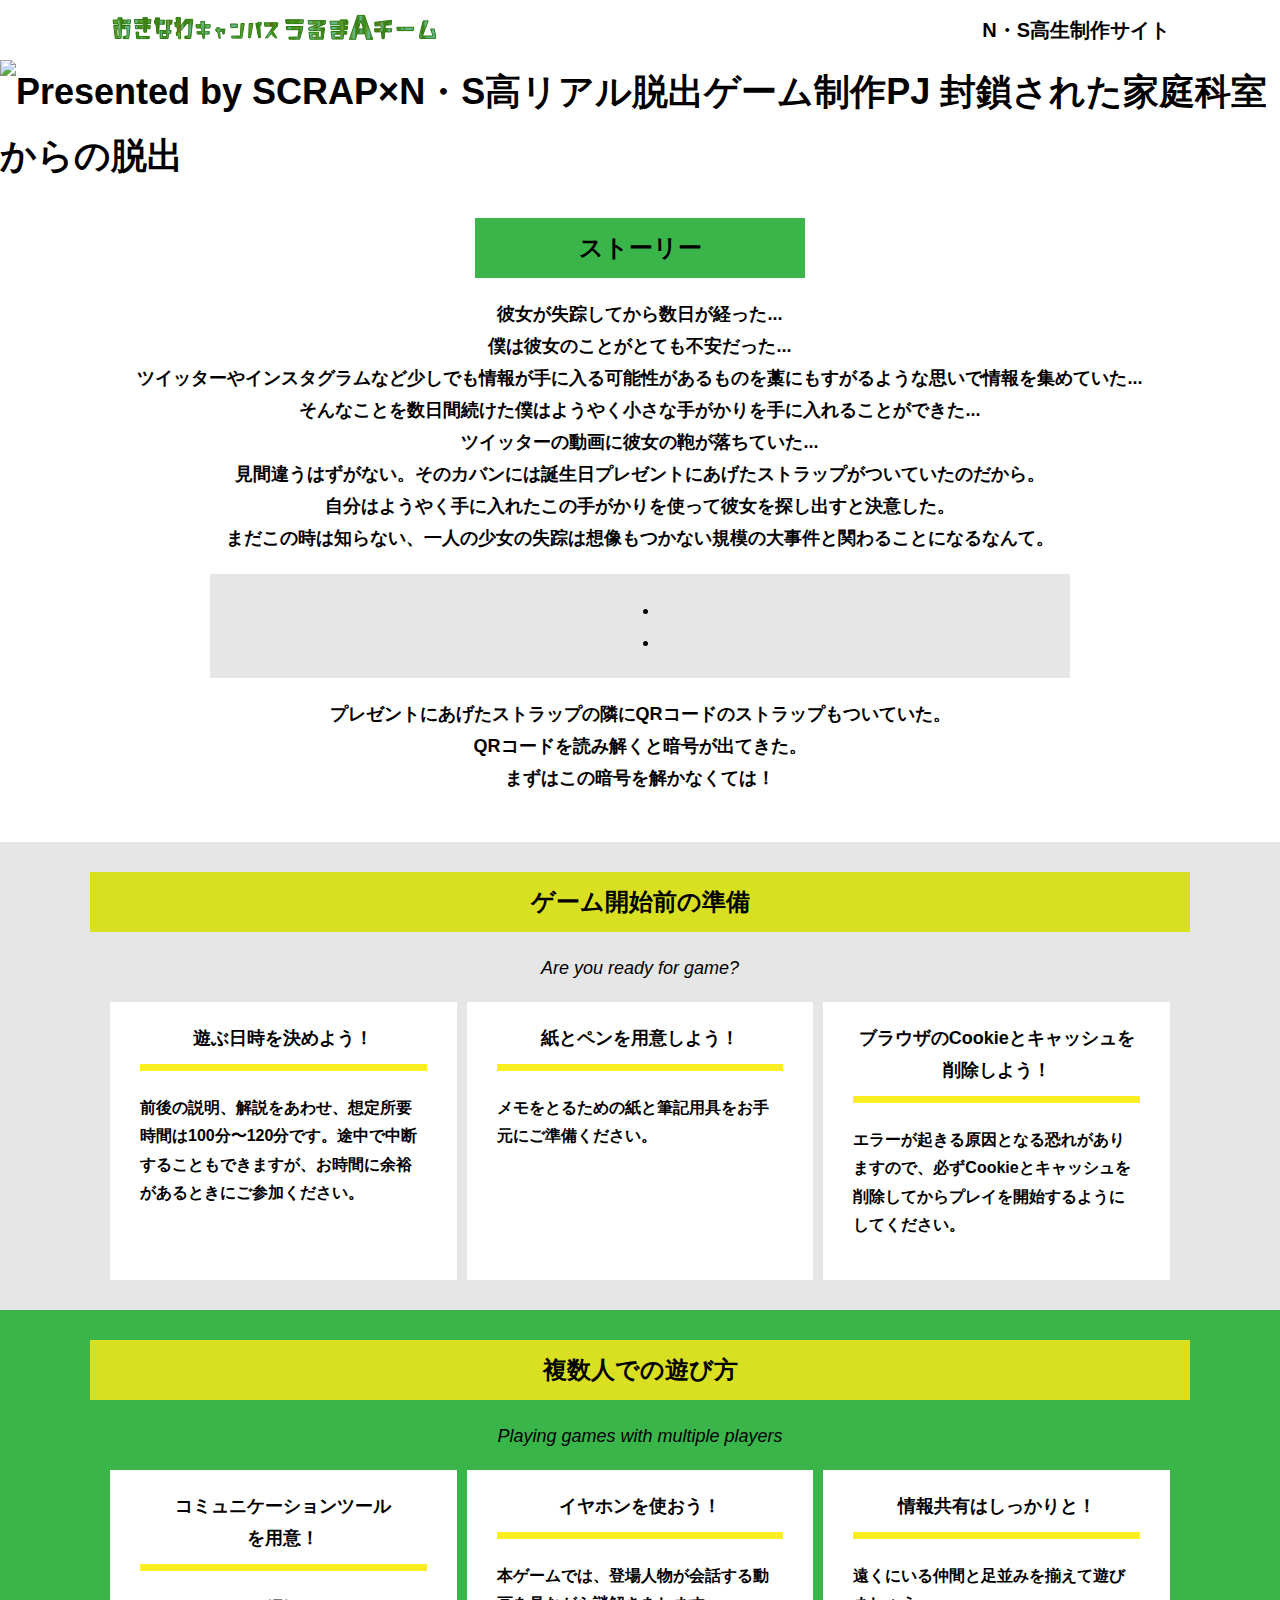
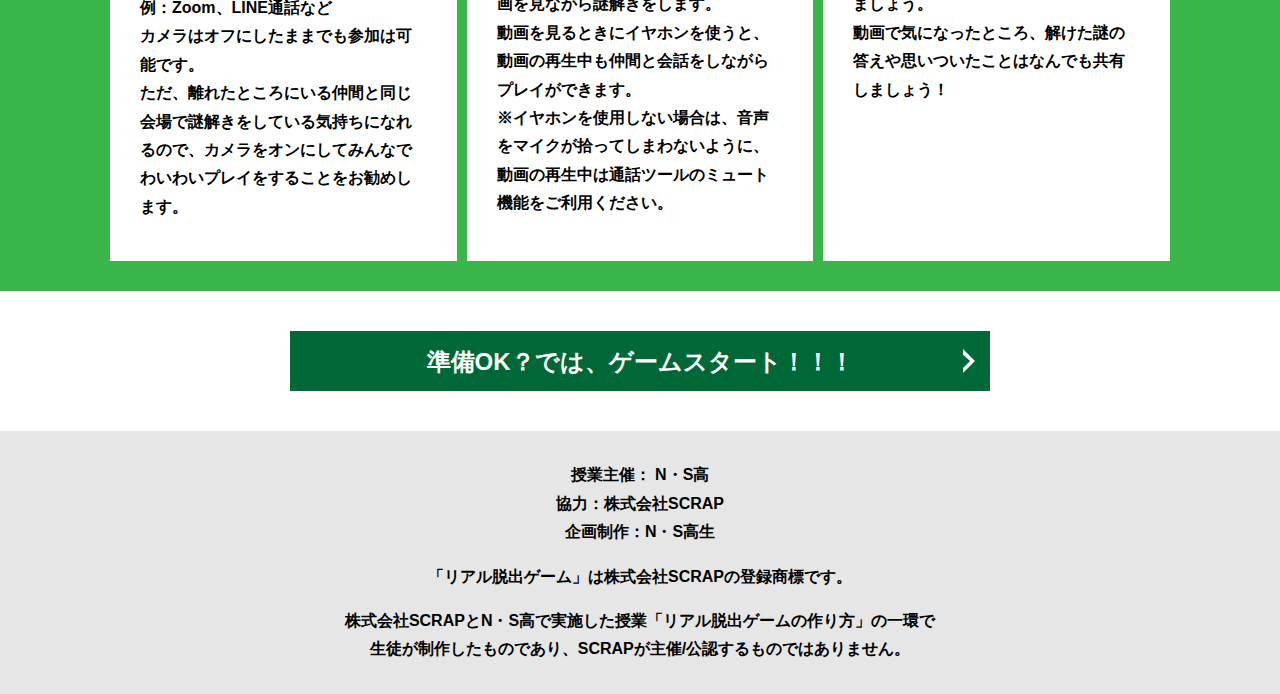
==== index.html @ 854e8850 "Update index.html" ====
<!DOCTYPE html>
<html lang="ja">
<head>
  <meta charset="UTF-8">
  <meta http-equiv="X-UA-Compatible" content="IE=edge">
  <meta name="viewport" content="width=device-width, initial-scale=1.0">
  <title>秘密結社から彼女を救出せよ！ │ Project N</title>
  <link rel="stylesheet" href="assets/css/normalize.css">
  <link rel="stylesheet" href="assets/css/style.css">
</head>
<body>
  <svg width="0" height="0" class="hidden">
    <symbol xmlns="http://www.w3.org/2000/svg" viewBox="0 0 12.47 24.94" id="arrow" class="arrow_svg">
      <title>arrow</title>
      <polygon points="0 24.94 0 19.66 7.35 12.47 0 5.92 0 0 12.47 12.47 0 24.94"/>
    </symbol>
  </svg>
  <header class="header">
    <div class="container">
      <div class="header__logo"><img src="assets/images/logo.svg" alt="チームロゴ"></div>
      <div class="header__name">N・S高生制作サイト</div>
    </div>
  </header>
  <main class="main index-page">
    <!-- タイトルエリア　ここから -->
    <h1 class="main-title"><img src="top image 2.jpg" alt="Presented by SCRAP×N・S高リアル脱出ゲーム制作PJ 封鎖された家庭科室からの脱出"></h1>
    <!-- タイトルエリア　ここまで -->
    <section class="section section--story">
      <div class="container">
        <h2 class="section-title section-title--keycolor section-title--story">ストーリー</h2>
        <div class="story">
          <p class="text-center">彼女が失踪してから数日が経った...<br>
            僕は彼女のことがとても不安だった...<br>
            ツイッターやインスタグラムなど少しでも情報が手に入る可能性があるものを藁にもすがるような思いで情報を集めていた...<br>
            そんなことを数日間続けた僕はようやく小さな手がかりを手に入れることができた...<br>
            ツイッターの動画に彼女の鞄が落ちていた...<br>
            見間違うはずがない。そのカバンには誕生日プレゼントにあげたストラップがついていたのだから。<br>
            自分はようやく手に入れたこの手がかりを使って彼女を探し出すと決意した。<br>
            まだこの時は知らない、一人の少女の失踪は想像もつかない規模の大事件と関わることになるなんて。</p>
          <div class="story__note__outer bg-color--gray">
            <ul class="story__note">
              <li></li>
              <li></li>
            </ul>
          </div>
          <p class="text-center">プレゼントにあげたストラップの隣にQRコードのストラップもついていた。<br>
            QRコードを読み解くと暗号が出てきた。<br>
            まずはこの暗号を解かなくては！</p>
        </div>
      </div>
    </section>
    <section class="section bg-color--gray">
      <div class="container">
        <h2 class="section-title">ゲーム開始前の準備</h2>
        <p class="font-eng text-center">Are you ready for game?</p>
        <!--
          class名"row"内のclass名"column"が横並びになります。
          改行する場合は以下のように追加してください。
          <div class="row">
            <div class="column">
              ～ 内容 ～
            </div>
          </div>
        -->
        <div class="row">
          <div class="column">
            <div class="card">
              <h3 class="card__title">遊ぶ日時を決めよう！</h3>
              <p class="card__content">前後の説明、解説をあわせ、想定所要時間は100分〜120分です。途中で中断することもできますが、お時間に余裕があるときにご参加ください。</p>
            </div>
          </div>
          <div class="column">
            <div class="card">
              <h3 class="card__title">紙とペンを用意しよう！</h3>
              <p class="card__content">メモをとるための紙と筆記用具をお手元にご準備ください。</p>
            </div>
          </div>
          <div class="column">
            <div class="card">
              <h3 class="card__title">ブラウザのCookieとキャッシュを<br>削除しよう！</h3>
              <p class="card__content">エラーが起きる原因となる恐れがありますので、必ずCookieとキャッシュを削除してからプレイを開始するようにしてください。</p>
            </div>
          </div>
        </div>
      </div>
    </section>
    <section class="section bg-color--keycolor">
      <div class="container">
        <h2 class="section-title">複数人での遊び方</h2>
        <p class="font-eng text-center">Playing games with multiple players</p>
        <div class="row">
          <div class="column">
            <div class="card">
              <h3 class="card__title">コミュニケーションツール<br>を用意！</h3>
              <p class="card__content">例：Zoom、LINE通話など<br>
                カメラはオフにしたままでも参加は可能です。<br>
                ただ、離れたところにいる仲間と同じ会場で謎解きをしている気持ちになれるので、カメラをオンにしてみんなでわいわいプレイをすることをお勧めします。</p>
            </div>
          </div>
          <div class="column">
            <div class="card">
              <h3 class="card__title">イヤホンを使おう！</h3>
              <p class="card__content">本ゲームでは、登場人物が会話する動画を見ながら謎解きをします。<br>
                動画を見るときにイヤホンを使うと、動画の再生中も仲間と会話をしながらプレイができます。<br>
                ※イヤホンを使用しない場合は、音声をマイクが拾ってしまわないように、動画の再生中は通話ツールのミュート機能をご利用ください。</p>
            </div>
          </div>
          <div class="column">
            <div class="card">
              <h3 class="card__title">情報共有はしっかりと！</h3>
              <p class="card__content">遠くにいる仲間と足並みを揃えて遊びましょう。<br>
                動画で気になったところ、解けた謎の答えや思いついたことはなんでも共有しましょう！</p>
            </div>
          </div>
        </div>
      </div>
    </section>
    <section class="section">
      <div class="container">
        <a class="btn" href="main.html">準備OK？では、ゲームスタート！！！<svg class="btn__arrow"><use xlink:href="#arrow"></use></svg></a>
      </div>
    </section>
  </main>
  <footer class="footer section bg-color--gray">
    <div class="container">
      <p class="text-center">授業主催： N・S高<br>協力：株式会社SCRAP<br>企画制作：N・S高生</p>
      <p class="text-center">「リアル脱出ゲーム」は株式会社SCRAPの登録商標です。</p>
      <p class="text-center">株式会社SCRAPとN・S高で実施した授業「リアル脱出ゲームの作り方」の一環で<br>生徒が制作したものであり、SCRAPが主催/公認するものではありません。</p>
    </div>
  </footer>
</body>
</html>
---- assets/css/style.css ----
@charset "UTF-8";
/****************************
 * 共通CSSのテンプレートです。
*****************************/
*,
*::before,
*::after {
  -webkit-box-sizing: border-box;
          box-sizing: border-box;
}

html {
  font-size: 18px;
  -webkit-box-sizing: border-box;
          box-sizing: border-box;
}

body {
  overflow-x: hidden;
  font-family: "游ゴシック体", "Yu Gothic", YuGothic, "ヒラギノ角ゴ Pro", "Hiragino Kaku Gothic Pro", "メイリオ", "Meiryo", sans-serif;
  font-size: 18px;
  line-height: 1.77778;
  font-weight: bold;
  text-decoration: none;
  border: none;
  list-style: none;
  color: #000;
  margin: 0;
}

img {
  width: 100%;
}

figure {
  margin: 0;
}

figcaption {
  margin-top: 30px;
  font-size: 14px;
}

@media screen and (max-width: 767px) {
  figcaption {
    font-size: 13px;
  }
}

input[type=text] {
  font-size: 18px;
  border: none;
  padding: 25px 35px;
  display: block;
  margin: 0 auto;
  max-width: 580px;
  width: 100%;
}

::-webkit-input-placeholder {
  color: #999;
}

:-ms-input-placeholder {
  color: #999;
}

::-ms-input-placeholder {
  color: #999;
}

::placeholder {
  color: #999;
}

button {
  cursor: pointer;
  display: block;
  border: none;
  margin: 0 auto;
  background-color: #006837;
  color: #fff;
  width: 287px;
  height: 55px;
}

/*******************
* Layout
*******************/
.section {
  padding-top: 30px;
  padding-bottom: 30px;
}

.section--clear {
  /* ステージクリア画面 */
  position: fixed;
  display: none;
  /* 読み込み時に一瞬表示されるのを防ぐ */
  -webkit-box-pack: center;
      -ms-flex-pack: center;
          justify-content: center;
  -webkit-box-align: center;
      -ms-flex-align: center;
          align-items: center;
  top: 0;
  bottom: 0;
  left: 0;
  right: 0;
  z-index: 200;
}

.section--clear.isClear {
  display: -webkit-box;
  display: -ms-flexbox;
  display: flex;
}

.container {
  width: 1100px;
  padding-left: 20px;
  padding-right: 20px;
  margin: 0 auto;
}

@media screen and (max-width: 1100px) {
  .container {
    width: calc(100% - 40px);
  }
}

.row {
  display: -webkit-box;
  display: -ms-flexbox;
  display: flex;
  -ms-flex-line-pack: stretch;
      align-content: stretch;
  gap: 10px;
}

.row + .row {
  margin-top: 20px;
}

.column {
  width: 100%;
}

.card {
  background-color: #fff;
  margin-bottom: 20px;
  height: 100%;
}

.card__title {
  font-size: 18px;
  text-align: center;
  margin: 0;
  padding: 20px 30px;
  position: relative;
  cursor: pointer;
}

.card__content {
  -webkit-transition: all 0.3s;
  transition: all 0.3s;
  font-size: 16px;
  padding: 20px 30px;
  margin: 0;
  position: relative;
}

.card__content::before {
  display: block;
  content: '';
  width: calc(100% - 60px);
  height: 7px;
  background-color: #fcee21;
  position: absolute;
  top: -10px;
  left: 30px;
}

.hint-page .card {
  height: auto;
}

.hint-page .card__content {
  display: none;
  text-align: center;
}

.hint-page .card__arrow {
  position: absolute;
  top: calc(50% - 12px);
  right: 45px;
  -webkit-transform: rotate(90deg);
          transform: rotate(90deg);
  -webkit-transition: all 0.3s;
  transition: all 0.3s;
  fill: #009245;
  width: 12px;
  height: 24px;
}

.hint-page .card.is-open .card__content {
  display: block;
}

.hint-page .card.is-open .card__arrow {
  -webkit-transform: rotate(-90deg);
          transform: rotate(-90deg);
}

.box {
  padding: 35px 30px;
}

.youtube {
  position: relative;
  width: 100%;
  padding-top: 56.25%;
}

.youtube iframe {
  position: absolute;
  top: 0;
  left: 0;
  width: 100%;
  height: 100%;
}

.youtube__container {
  max-width: 800px;
  margin: 0 auto;
}

/*********************
* Color
*********************/
.bg-color--keycolor {
  background-color: #39b54a;
}

.bg-color--subcolor {
  background-color: #d9e021;
}

.bg-color--gray {
  background-color: #e6e6e6;
}

/*********************
* title
**********************/
.main-title {
  margin: 0;
}

.sub-title {
  text-align: center;
  font-size: 18px;
  line-height: 1.66667;
}

.sub-title__bg {
  background-color: #fcee21;
  padding-left: 1rem;
  padding-right: 1rem;
}

.section-title {
  font-size: 24px;
  line-height: 1.75;
  text-align: center;
  padding: 9px 20px;
  background-color: #d9e021;
  margin: 0 -20px 20px -20px;
}

.section-title__stage {
  display: inline-block;
  margin-right: 2rem;
}

.section-title--keycolorlight {
  background-color: #8cc63f;
}

.section-title--keycolorlight .section-title__stage {
  color: #fff;
}

.section-title--keycolor {
  background-color: #39b54a;
}

.section-title--story {
  width: 330px;
  margin: 0 auto 20px;
}

.section-title--border {
  position: relative;
  font-size: 30px;
  text-align: center;
  line-height: 1.06667;
  margin: 0;
  padding-bottom: 15px;
  color: #006837;
}

.section-title--border::after {
  position: absolute;
  bottom: 0;
  left: calc(50% - 95px);
  display: block;
  content: '';
  background-color: #fff;
  height: 2.6px;
  width: 190px;
}

/******************
* text
******************/
.font-eng {
  font-style: italic;
  font-weight: normal;
}

/*************************
* Button
*************************/
.btn {
  display: block;
  text-decoration: none;
  cursor: pointer;
  background-color: #006837;
  color: #fff;
  font-size: 24px;
  line-height: 1.54167;
  text-align: center;
  padding: 11.5px;
  width: calc(100% - 40px);
  max-width: 700px;
  margin: 10px auto;
  position: relative;
}

.btn:hover {
  opacity: 0.7;
}

.btn__arrow {
  position: absolute;
  top: calc(50% - 12px);
  right: 15px;
  fill: #fff;
  width: 12px;
  height: 24px;
}

/****************
* header
*****************/
.header {
  background-color: #fff;
  height: 60px;
}

.header .container {
  display: -webkit-box;
  display: -ms-flexbox;
  display: flex;
  -webkit-box-pack: justify;
      -ms-flex-pack: justify;
          justify-content: space-between;
  -webkit-box-align: center;
      -ms-flex-align: center;
          align-items: center;
  height: 100%;
}

.header__logo {
  width: 330px;
  height: 42px;
}

.header__name {
  font-size: 20px;
  line-height: 1.1;
}

.footer {
  font-size: 16px;
}

.footer p:first-child {
  margin-top: 0;
}

.footer p:last-child {
  margin-bottom: 0;
}

/********************
* main
********************/
.story__note {
  margin: 0;
}

.story__note__outer {
  width: 860px;
  display: -webkit-box;
  display: -ms-flexbox;
  display: flex;
  padding: 20px;
  margin: 20px auto;
  -webkit-box-pack: center;
      -ms-flex-pack: center;
          justify-content: center;
}

@media screen and (max-width: 940px) {
  .story__note__outer {
    width: 100%;
  }
}

.stage-column__container + .stage-column__container {
  border-top: 2px solid #fff;
}

.answer {
  font-size: 18px;
  margin-bottom: 20px;
  line-height: 80px;
  word-spacing: 20px;
}

.err-message {
  color: #c1272d;
  font-size: 18px;
  text-align: center;
}

.link-hint {
  text-align: center;
  display: block;
  margin-top: 20px;
}

.clear-message {
  background-color: #d9e021;
  padding: 30px 30px 60px;
  position: relative;
}

.clear-message__title {
  position: relative;
  display: block;
  text-align: center;
  color: #006837;
  font-size: 30px;
  padding-bottom: 10px;
  margin-bottom: 35px;
}

.clear-message__title::after {
  content: '';
  position: absolute;
  display: block;
  width: 183px;
  height: 2px;
  background-color: #fff;
  bottom: 0;
  left: calc(50% - (183px/2));
}

.clear-message__content {
  text-align: center;
}

.clear-message__btn {
  position: absolute;
  bottom: -30px;
  left: calc(50% - 144px);
  width: 288px;
  margin: 0;
}

/********************
* Utility
********************/
.text-center {
  text-align: center;
}

.text-left {
  text-align: left;
}

.text-right {
  text-align: right;
}

.hidden {
  display: none;
}
/*# sourceMappingURL=style.css.map */
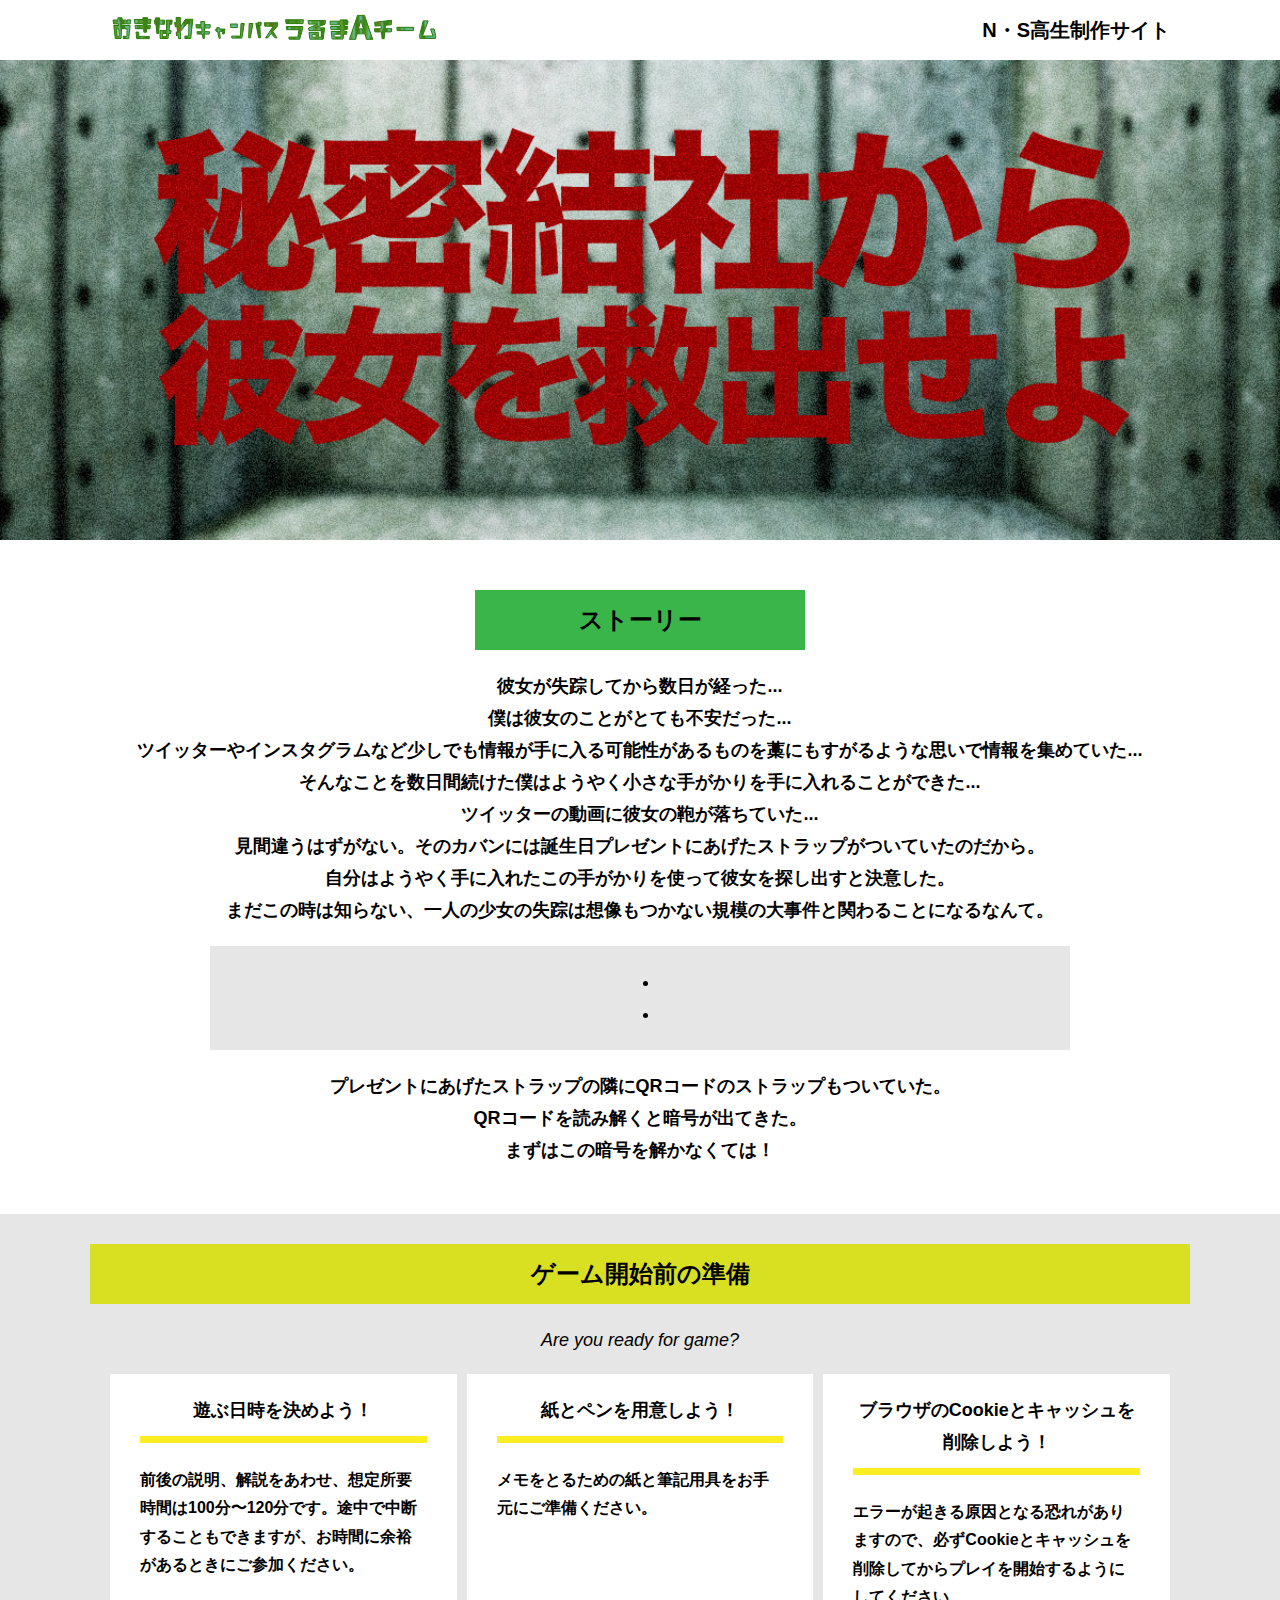
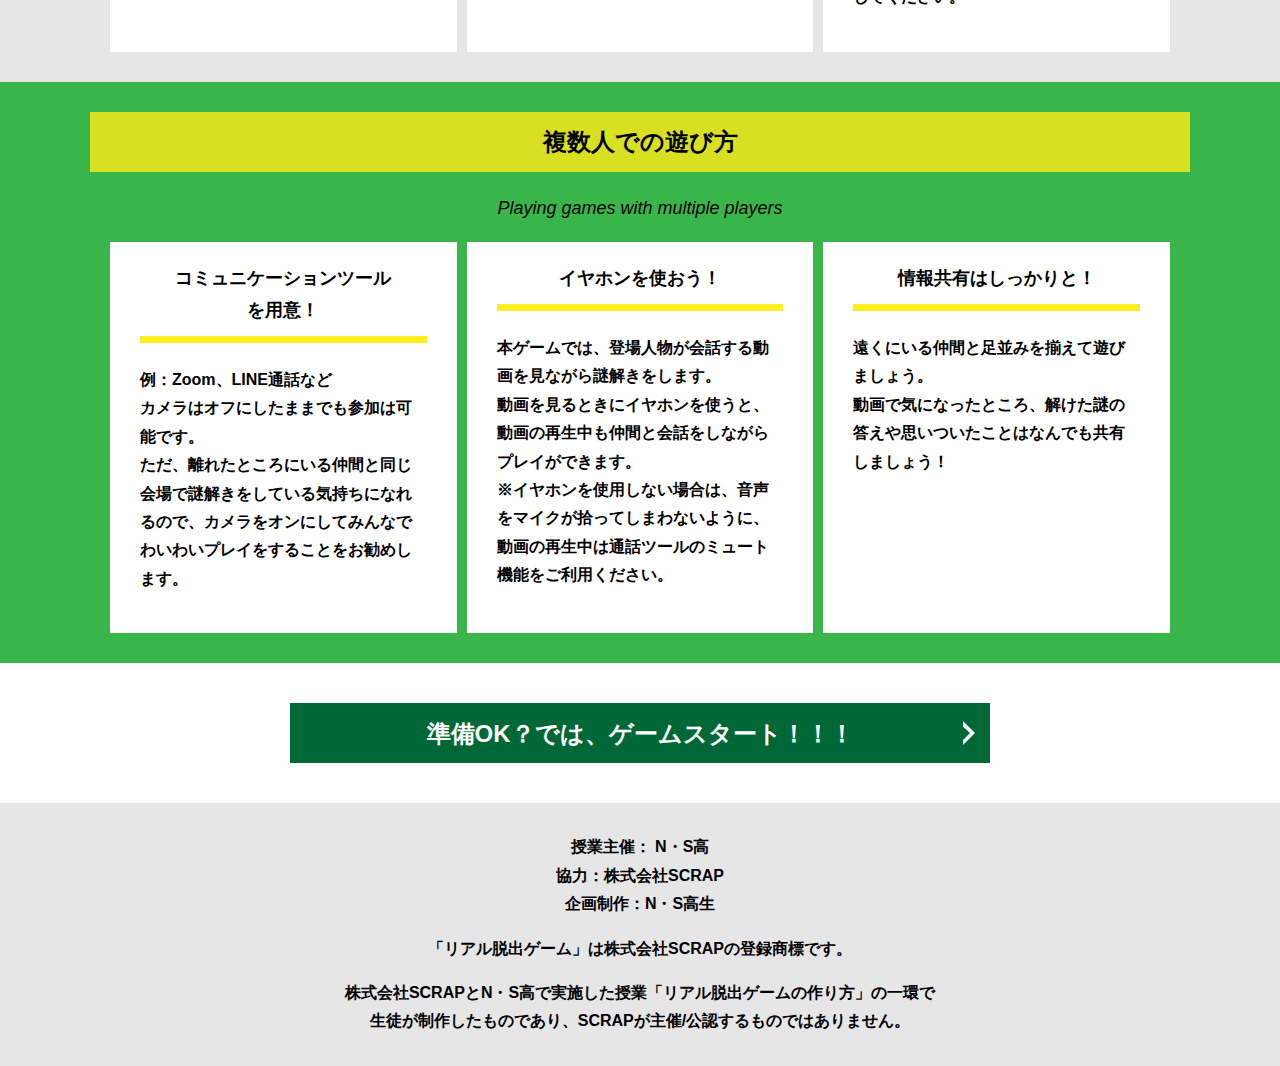
==== commit 3a017ca9: "Update index.html" ====
--- a/index.html
+++ b/index.html
@@ -23,7 +23,7 @@
   </header>
   <main class="main index-page">
     <!-- タイトルエリア　ここから -->
-    <h1 class="main-title"><img src="top image 2.jpg" alt="Presented by SCRAP×N・S高リアル脱出ゲーム制作PJ 封鎖された家庭科室からの脱出"></h1>
+    <h1 class="main-title"><img src="assets/images/top image 2.jpg" alt="Presented by SCRAP×N・S高リアル脱出ゲーム制作PJ 封鎖された家庭科室からの脱出"></h1>
     <!-- タイトルエリア　ここまで -->
     <section class="section section--story">
       <div class="container">
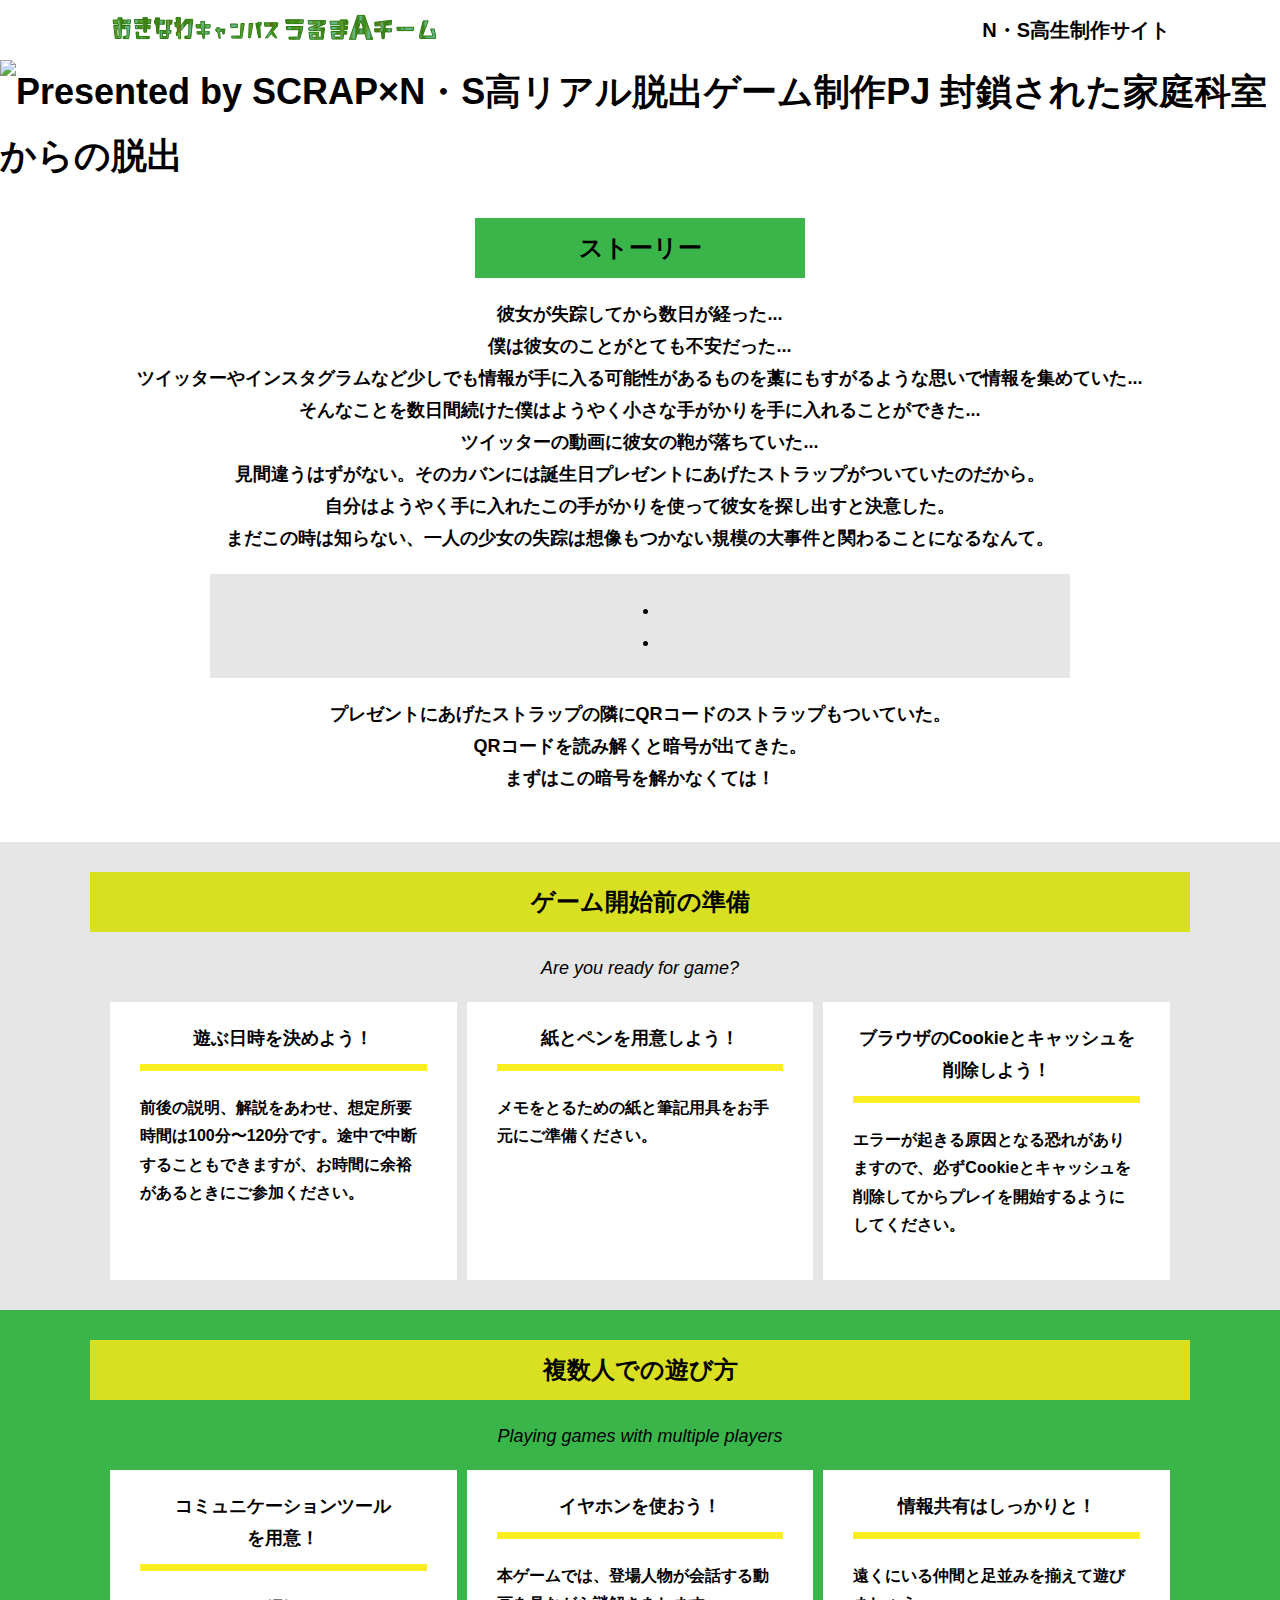
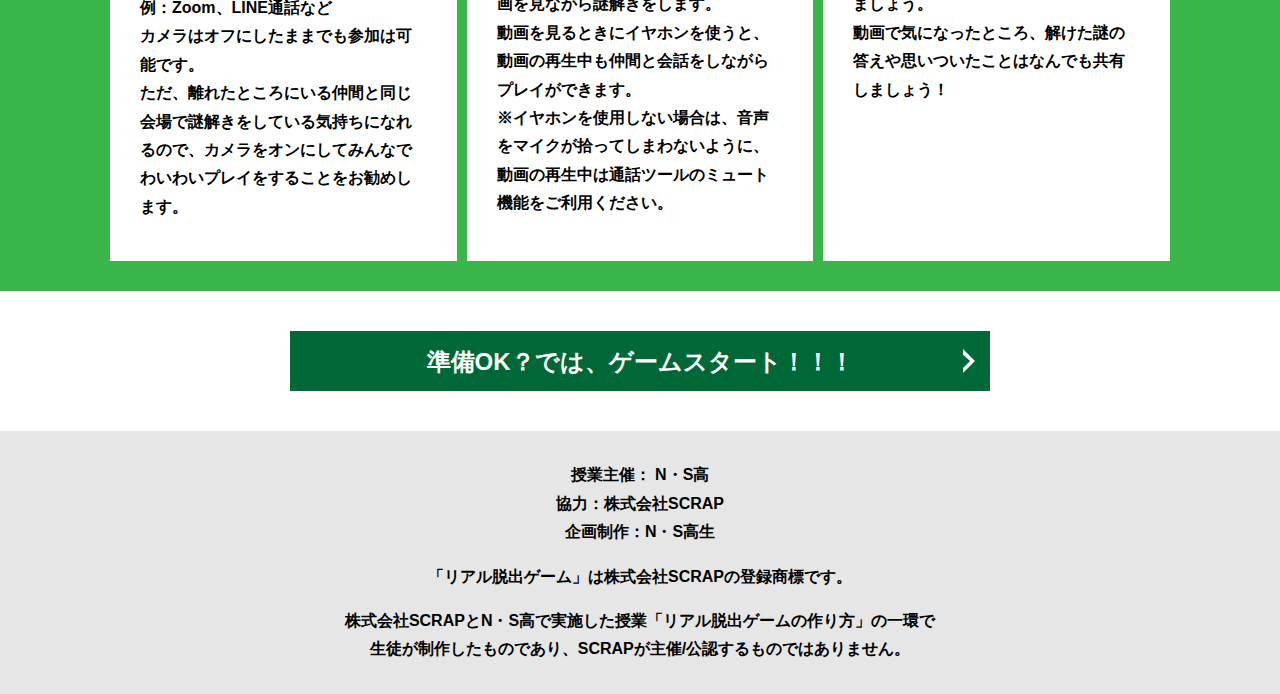
==== commit f4948218: "Update index.html" ====
--- a/index.html
+++ b/index.html
@@ -23,7 +23,7 @@
   </header>
   <main class="main index-page">
     <!-- タイトルエリア　ここから -->
-    <h1 class="main-title"><img src="assets/images/top image 2.jpg" alt="Presented by SCRAP×N・S高リアル脱出ゲーム制作PJ 封鎖された家庭科室からの脱出"></h1>
+    <h1 class="main-title"><img src="https://raw.githubusercontent.com/Yoshiki-Hatanaka/alfa-yokohama-G14/main/assets/images/top%20image%202.jpg" alt="Presented by SCRAP×N・S高リアル脱出ゲーム制作PJ 封鎖された家庭科室からの脱出"></h1>
     <!-- タイトルエリア　ここまで -->
     <section class="section section--story">
       <div class="container">
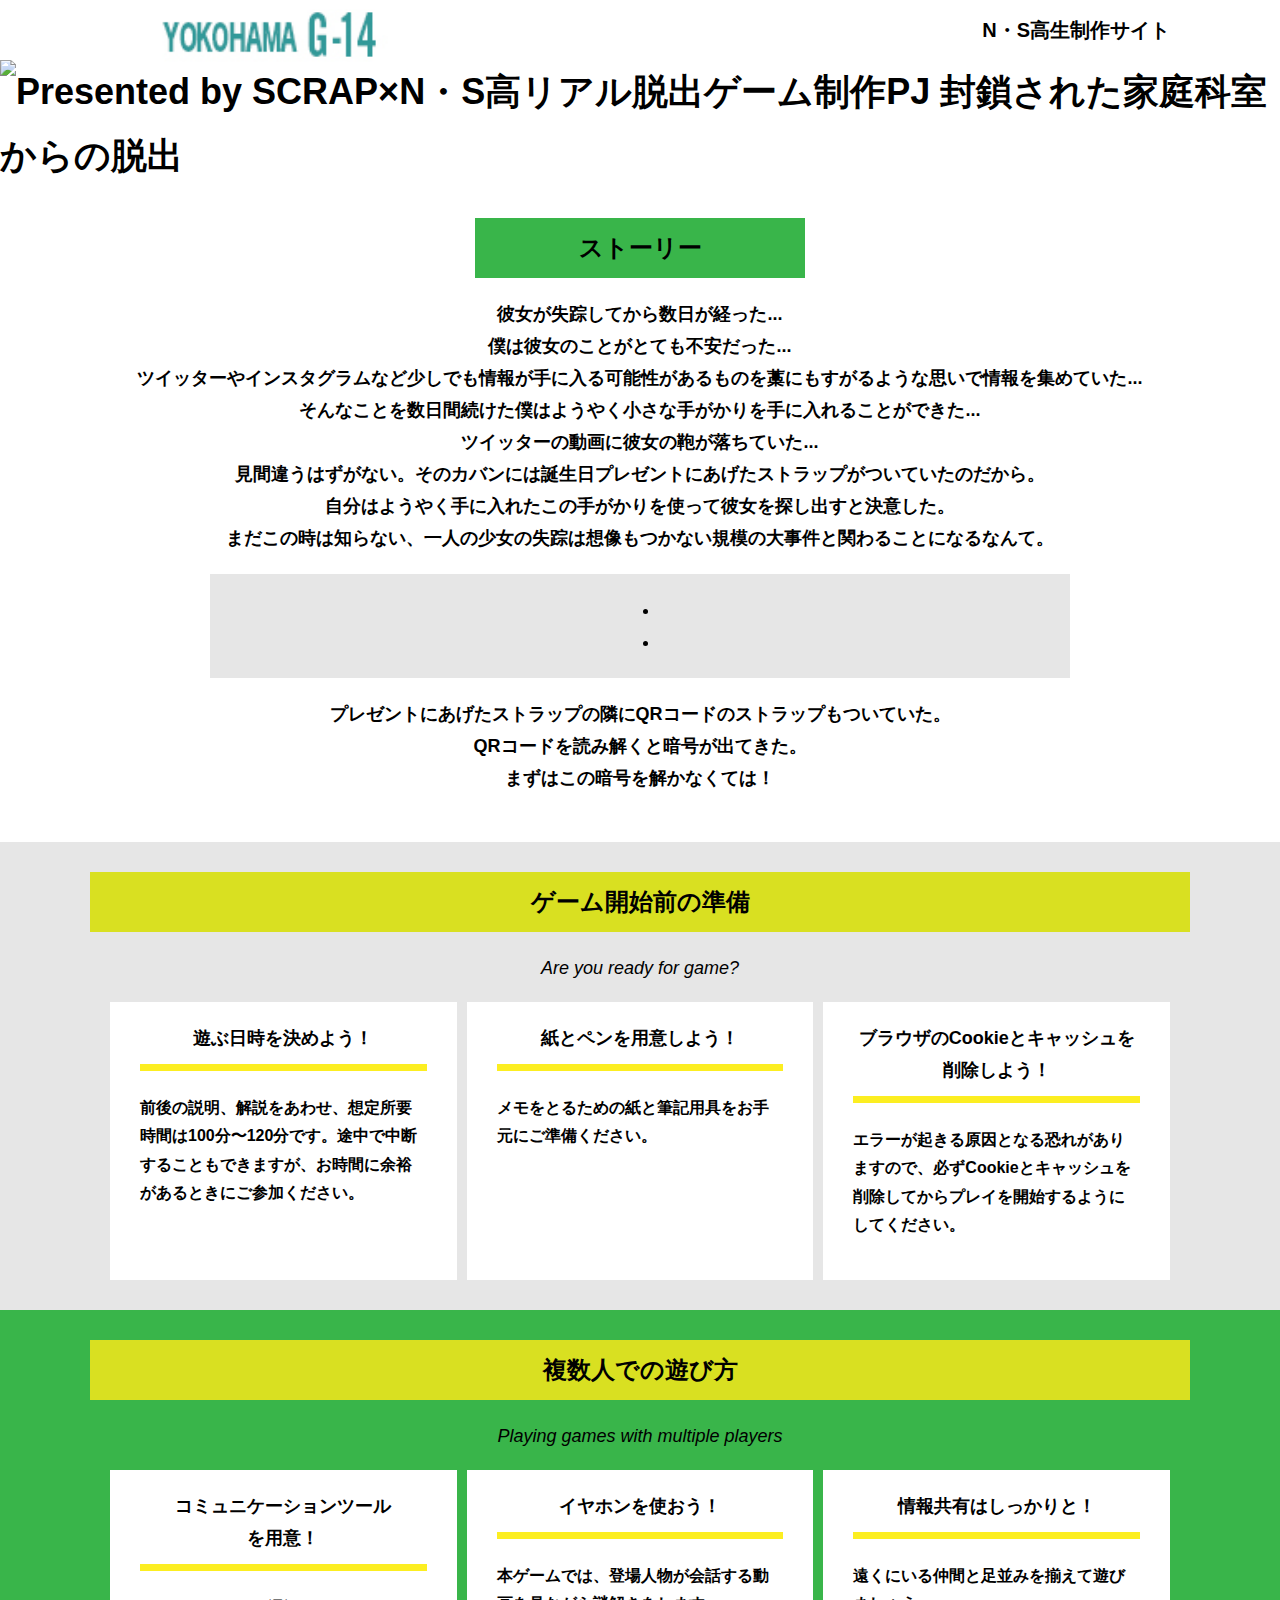
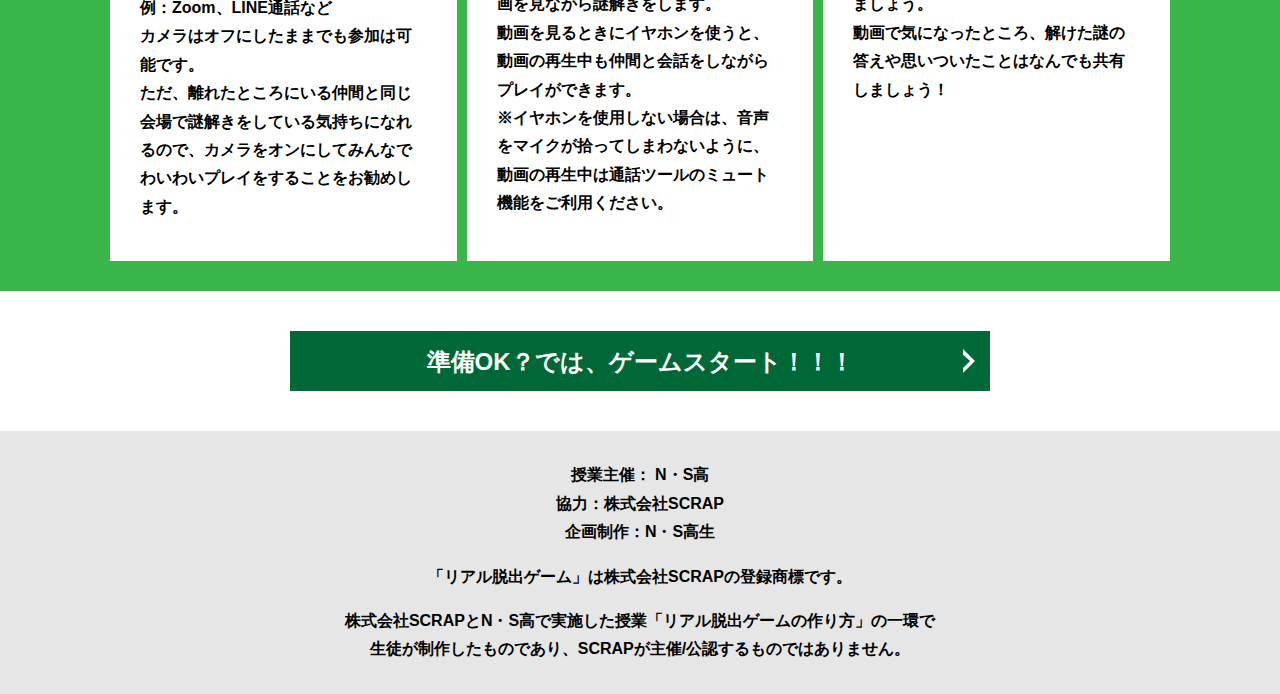
==== commit 74adacaa: "Update index.html" ====
--- a/index.html
+++ b/index.html
@@ -17,7 +17,7 @@
   </svg>
   <header class="header">
     <div class="container">
-      <div class="header__logo"><img src="assets/images/logo.svg" alt="チームロゴ"></div>
+      <div class="header__logo"><img src="assets/images/チーム名2.jpg" alt="チームロゴ"></div>
       <div class="header__name">N・S高生制作サイト</div>
     </div>
   </header>
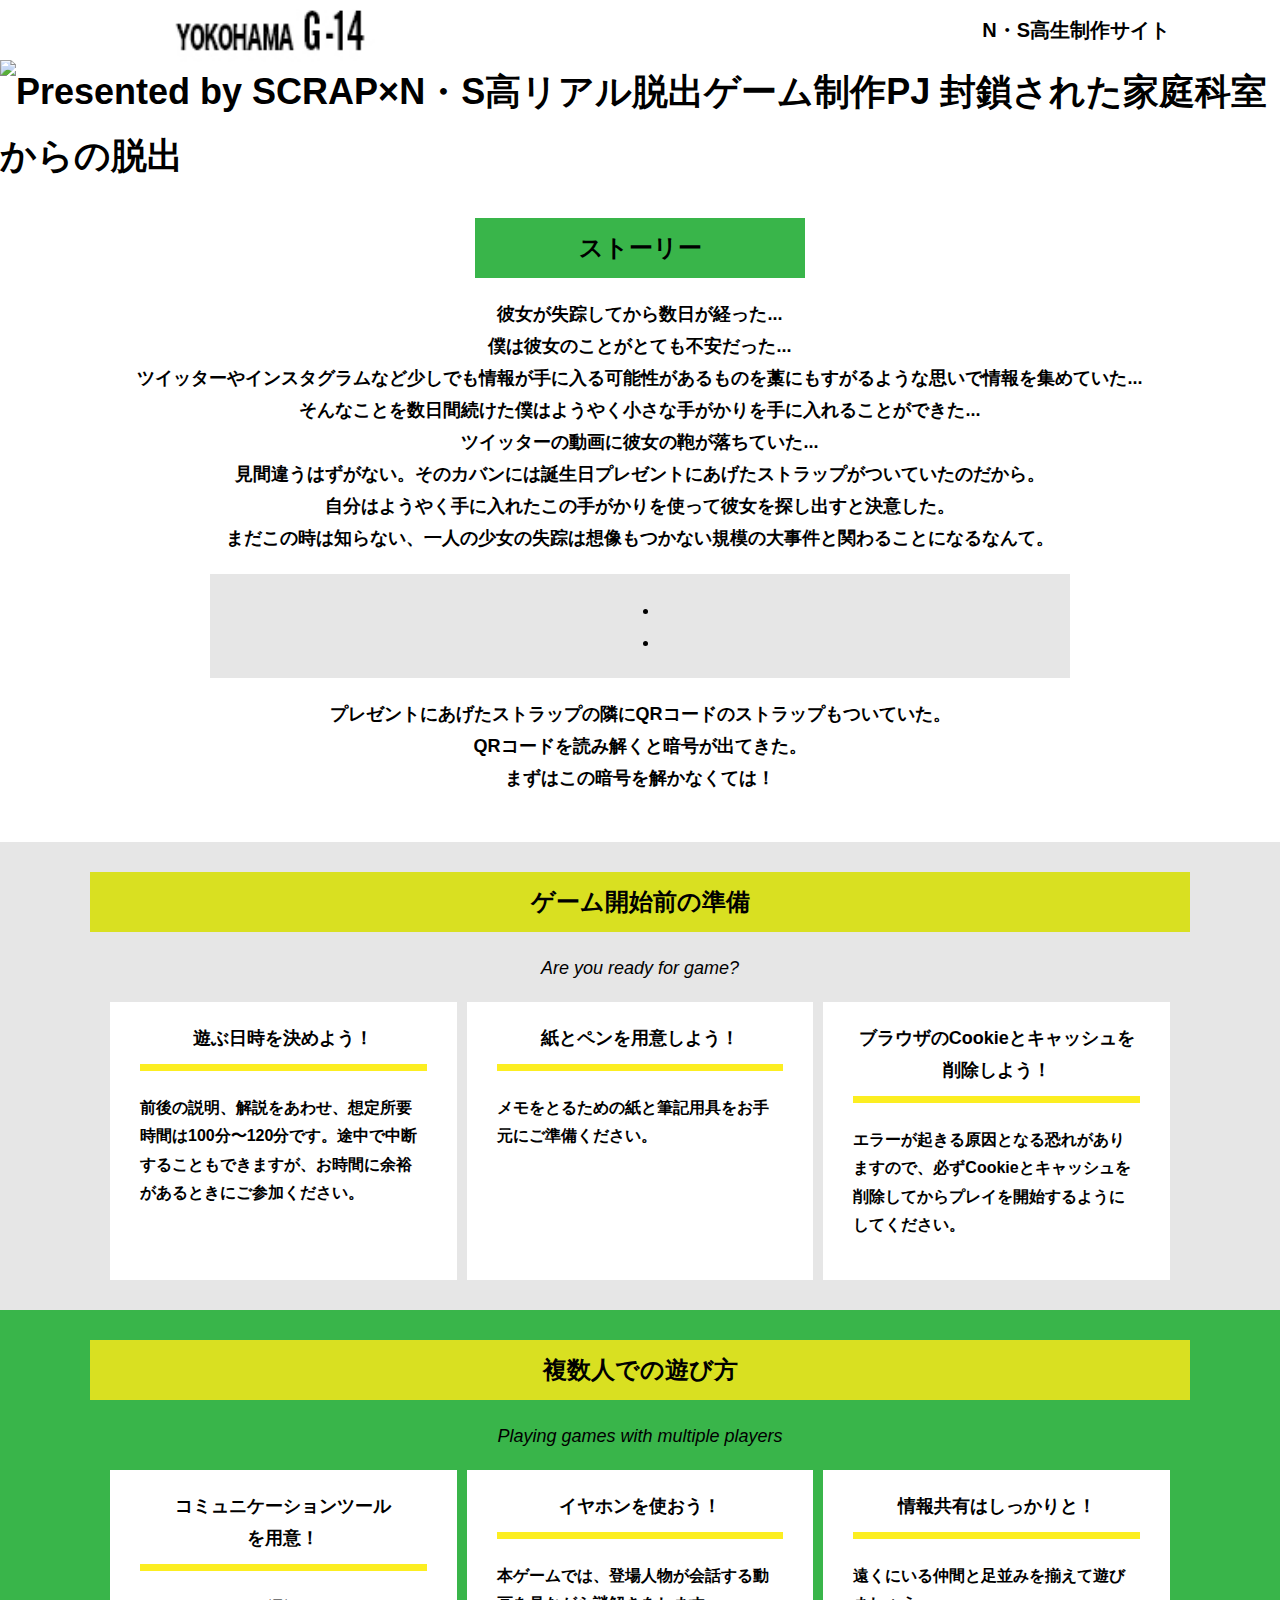
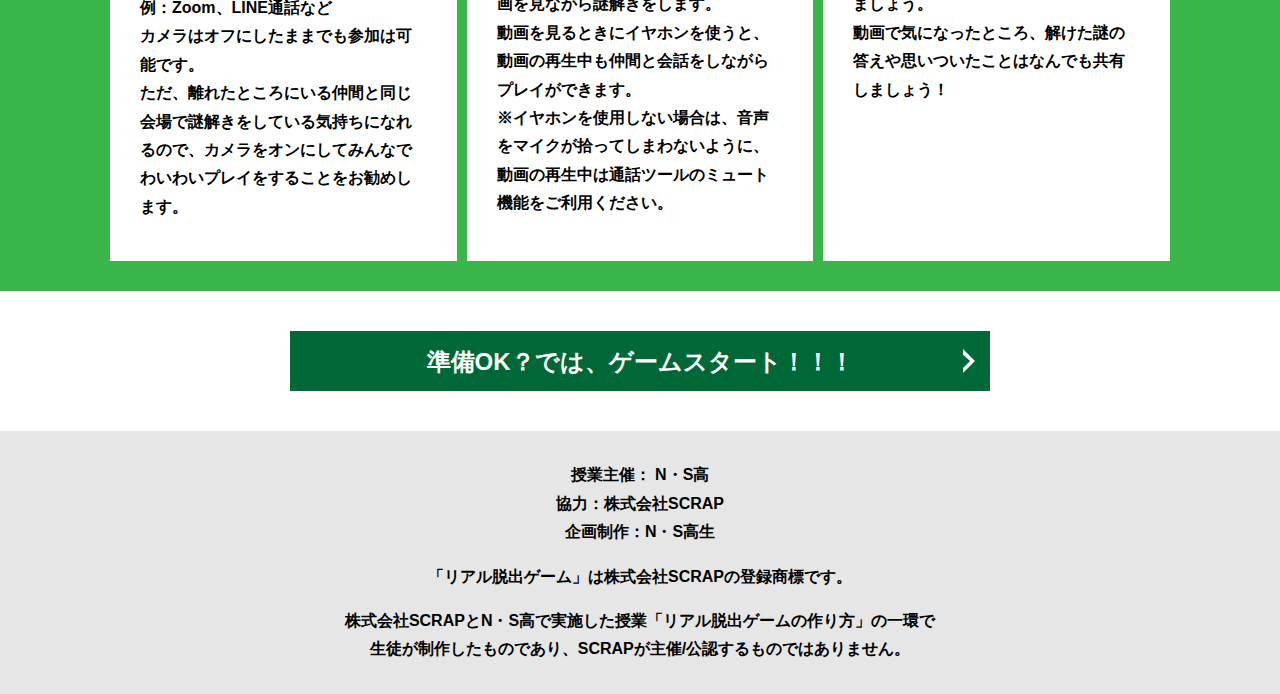
==== commit 26ba7622: "Update index.html" ====
--- a/index.html
+++ b/index.html
@@ -17,7 +17,7 @@
   </svg>
   <header class="header">
     <div class="container">
-      <div class="header__logo"><img src="assets/images/チーム名2.jpg" alt="チームロゴ"></div>
+      <div class="header__logo"><img src="assets/images/チーム名3.jpg" alt="チームロゴ"></div>
       <div class="header__name">N・S高生制作サイト</div>
     </div>
   </header>
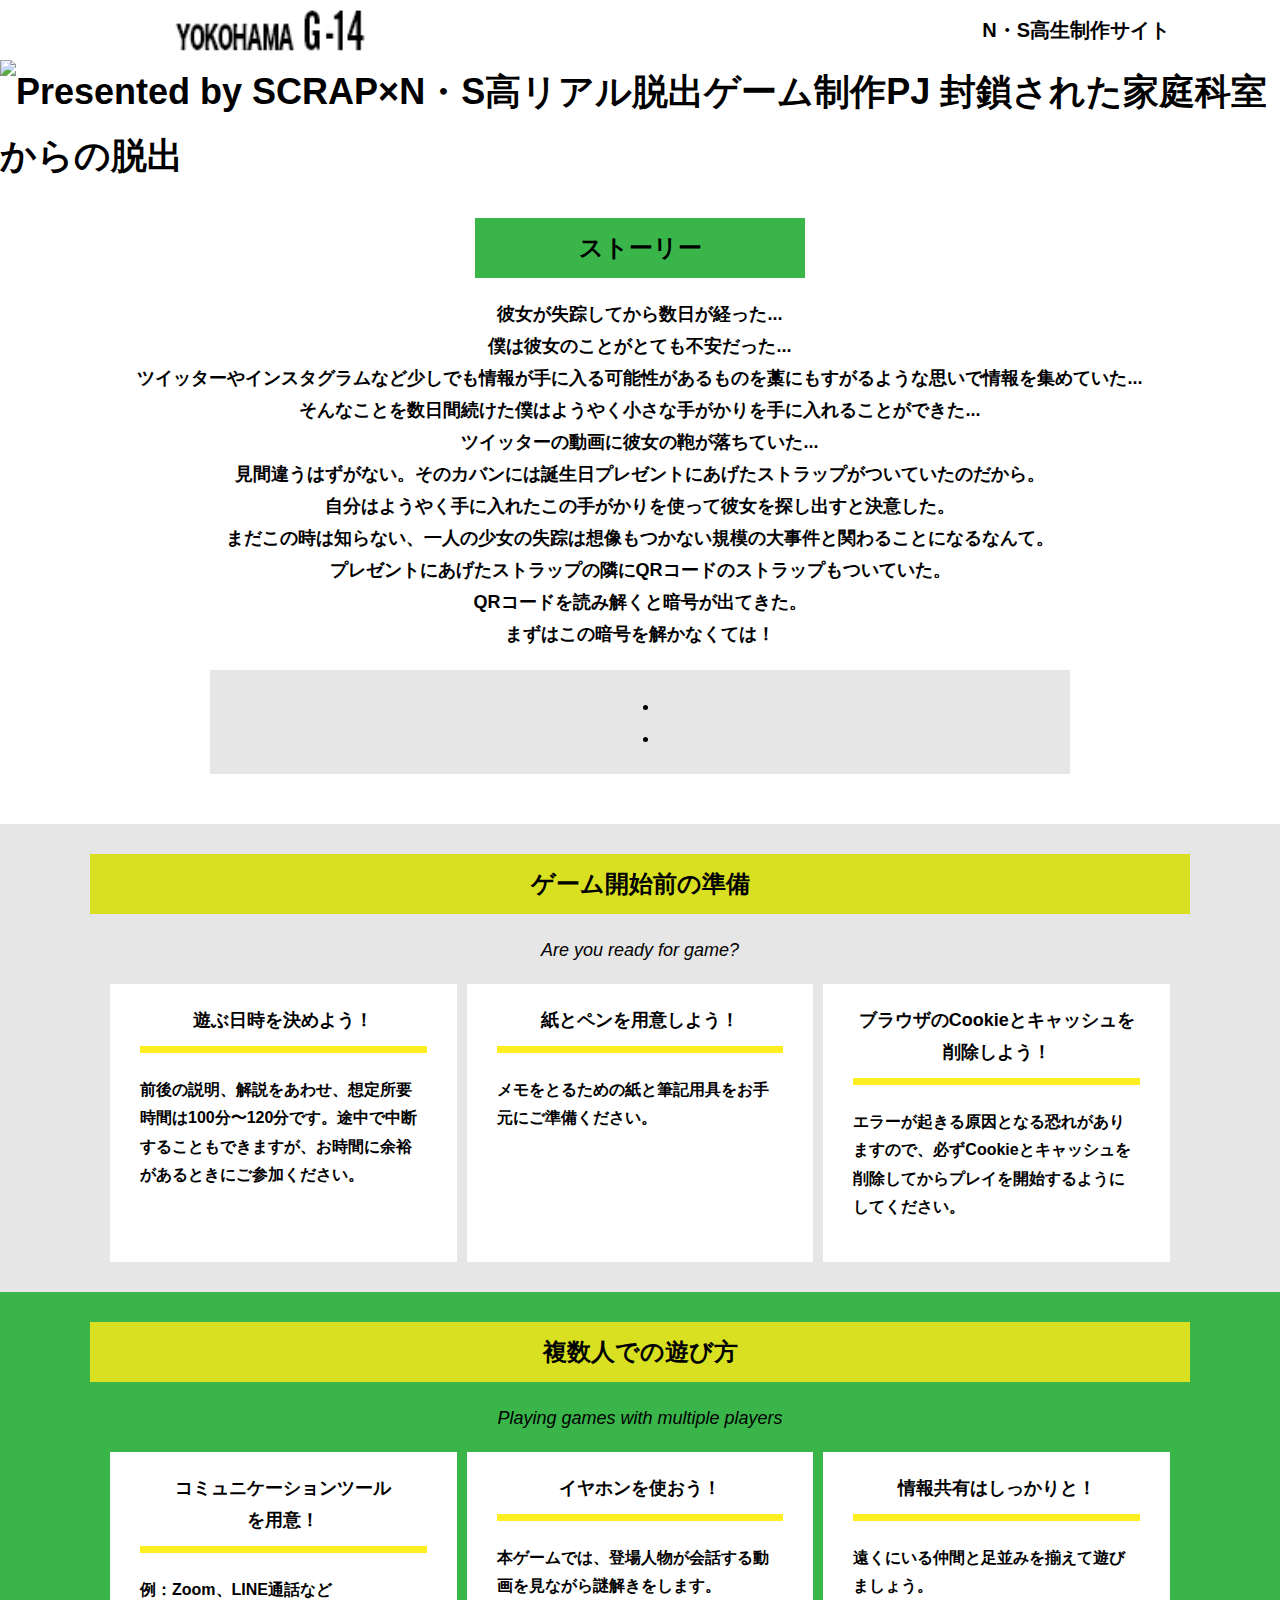
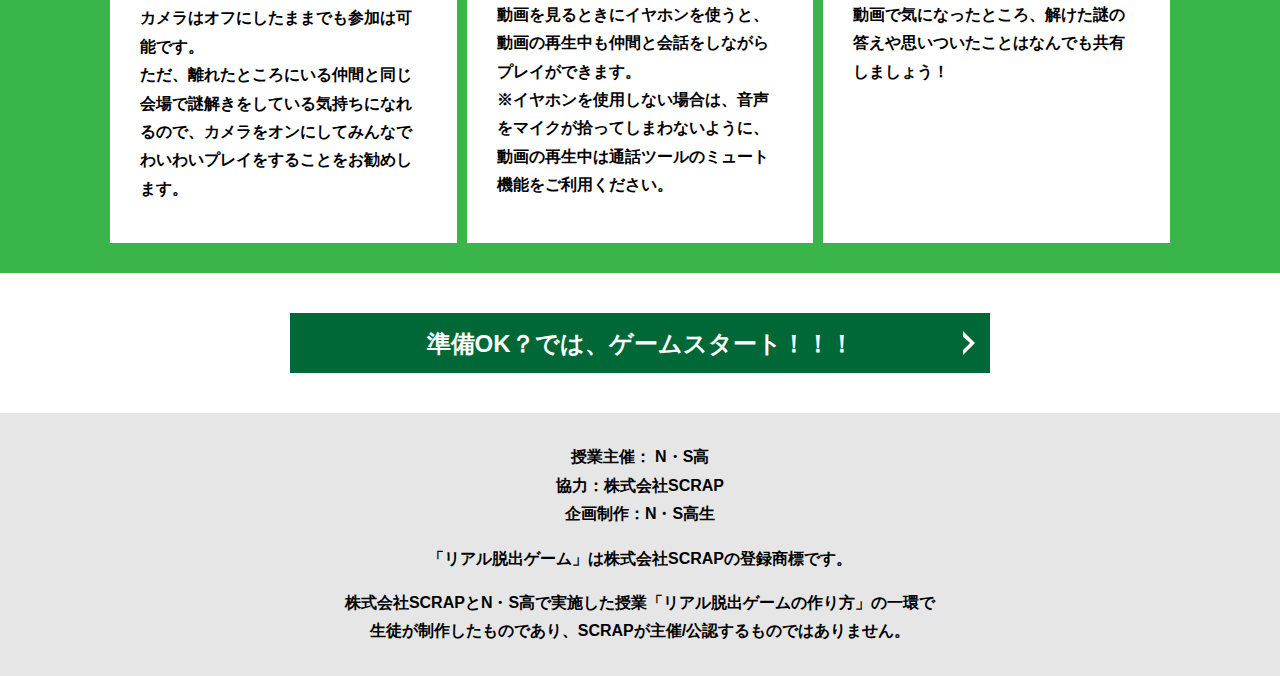
==== commit 38980f18: "Update index.html" ====
--- a/index.html
+++ b/index.html
@@ -29,23 +29,25 @@
       <div class="container">
         <h2 class="section-title section-title--keycolor section-title--story">ストーリー</h2>
         <div class="story">
-          <p class="text-center">彼女が失踪してから数日が経った...<br>
+          <p class="text-center">
+            彼女が失踪してから数日が経った...<br>
             僕は彼女のことがとても不安だった...<br>
             ツイッターやインスタグラムなど少しでも情報が手に入る可能性があるものを藁にもすがるような思いで情報を集めていた...<br>
             そんなことを数日間続けた僕はようやく小さな手がかりを手に入れることができた...<br>
             ツイッターの動画に彼女の鞄が落ちていた...<br>
             見間違うはずがない。そのカバンには誕生日プレゼントにあげたストラップがついていたのだから。<br>
             自分はようやく手に入れたこの手がかりを使って彼女を探し出すと決意した。<br>
-            まだこの時は知らない、一人の少女の失踪は想像もつかない規模の大事件と関わることになるなんて。</p>
+            まだこの時は知らない、一人の少女の失踪は想像もつかない規模の大事件と関わることになるなんて。<br>
+          プレゼントにあげたストラップの隣にQRコードのストラップもついていた。<br>
+          QRコードを読み解くと暗号が出てきた。<br>
+          まずはこの暗号を解かなくては！</p>
           <div class="story__note__outer bg-color--gray">
             <ul class="story__note">
               <li></li>
               <li></li>
             </ul>
           </div>
-          <p class="text-center">プレゼントにあげたストラップの隣にQRコードのストラップもついていた。<br>
-            QRコードを読み解くと暗号が出てきた。<br>
-            まずはこの暗号を解かなくては！</p>
+         
         </div>
       </div>
     </section>
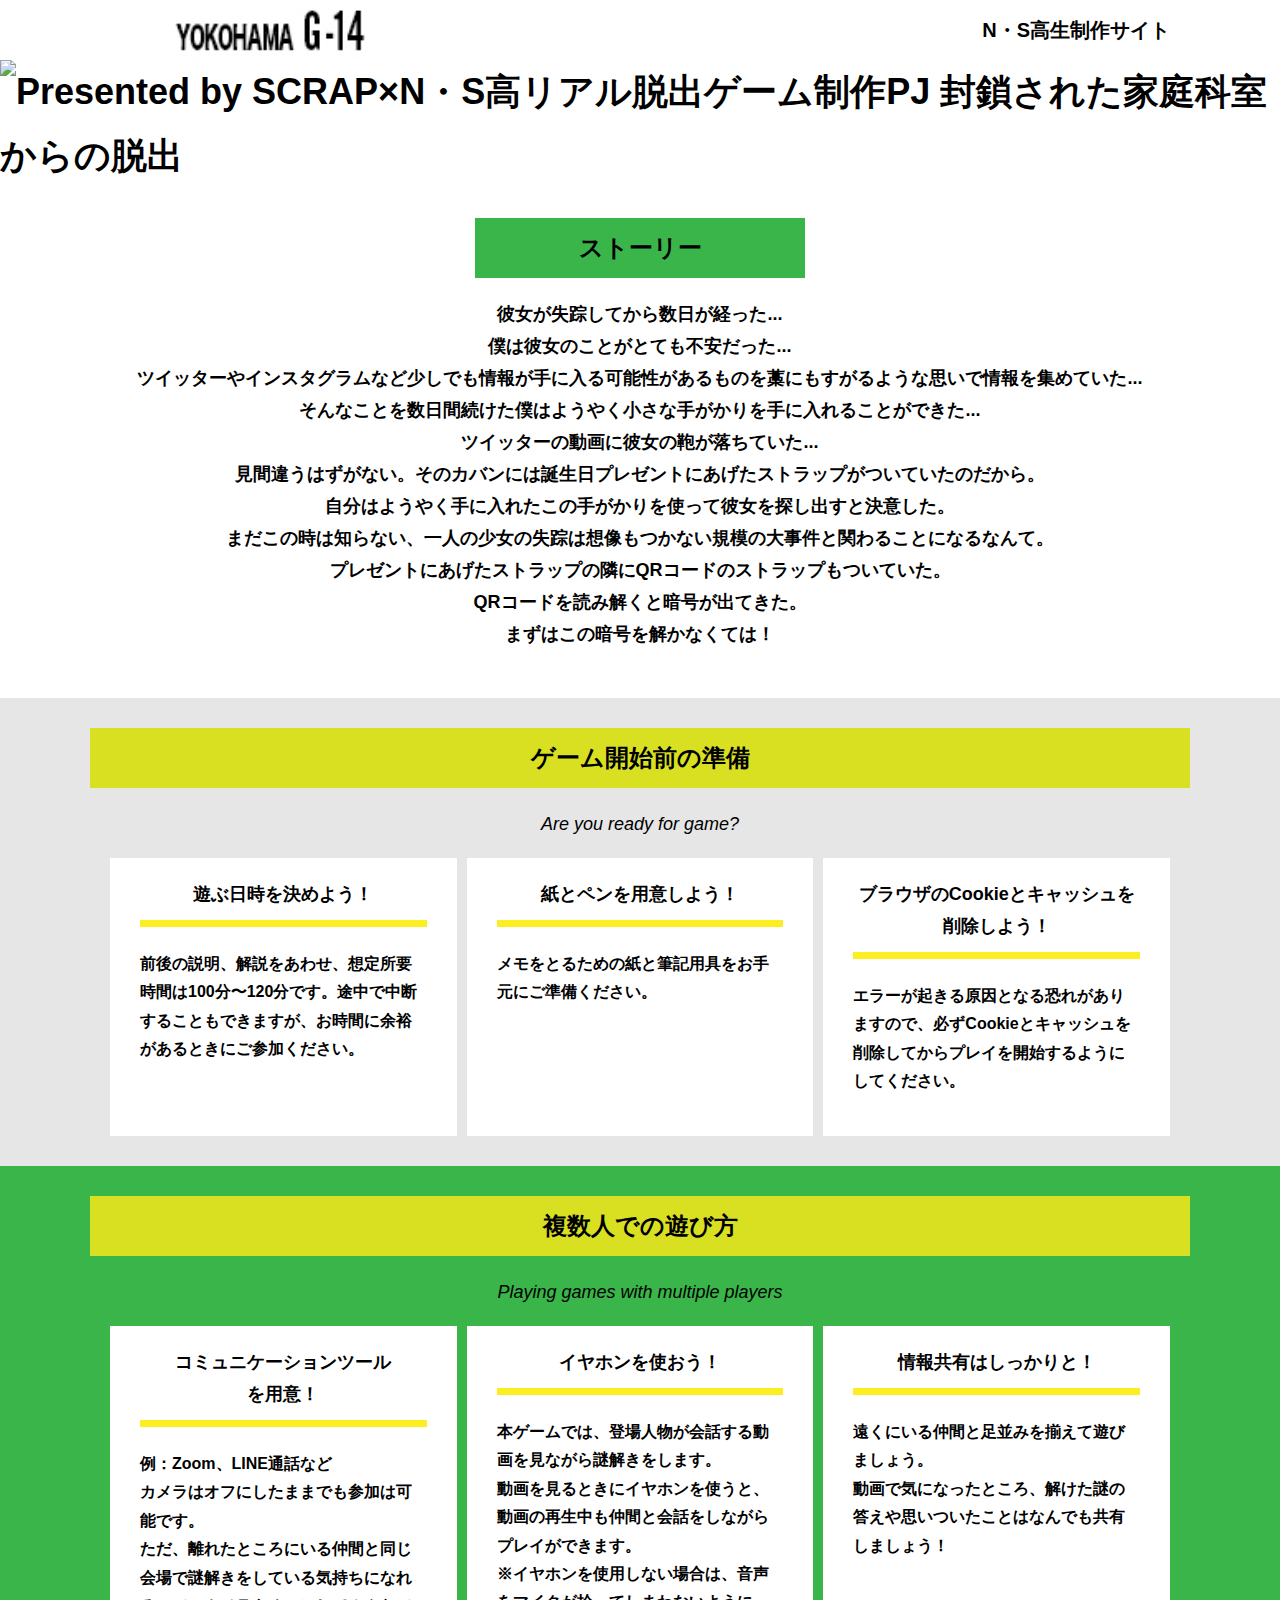
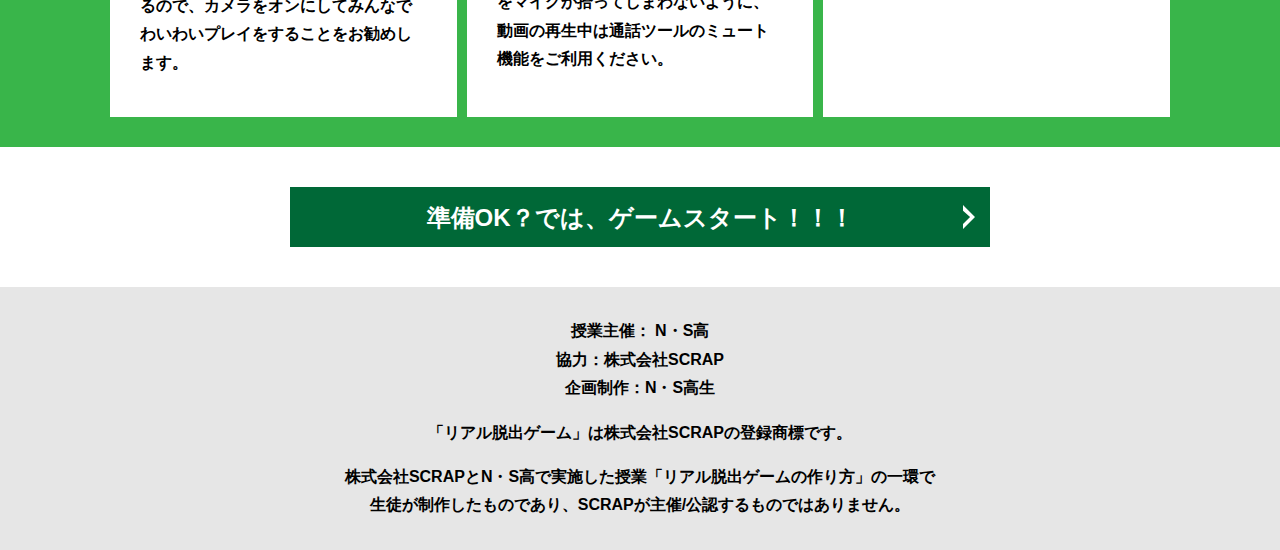
==== commit 244f96b3: "Update index.html" ====
--- a/index.html
+++ b/index.html
@@ -41,11 +41,6 @@
           プレゼントにあげたストラップの隣にQRコードのストラップもついていた。<br>
           QRコードを読み解くと暗号が出てきた。<br>
           まずはこの暗号を解かなくては！</p>
-          <div class="story__note__outer bg-color--gray">
-            <ul class="story__note">
-              <li></li>
-              <li></li>
-            </ul>
           </div>
          
         </div>
